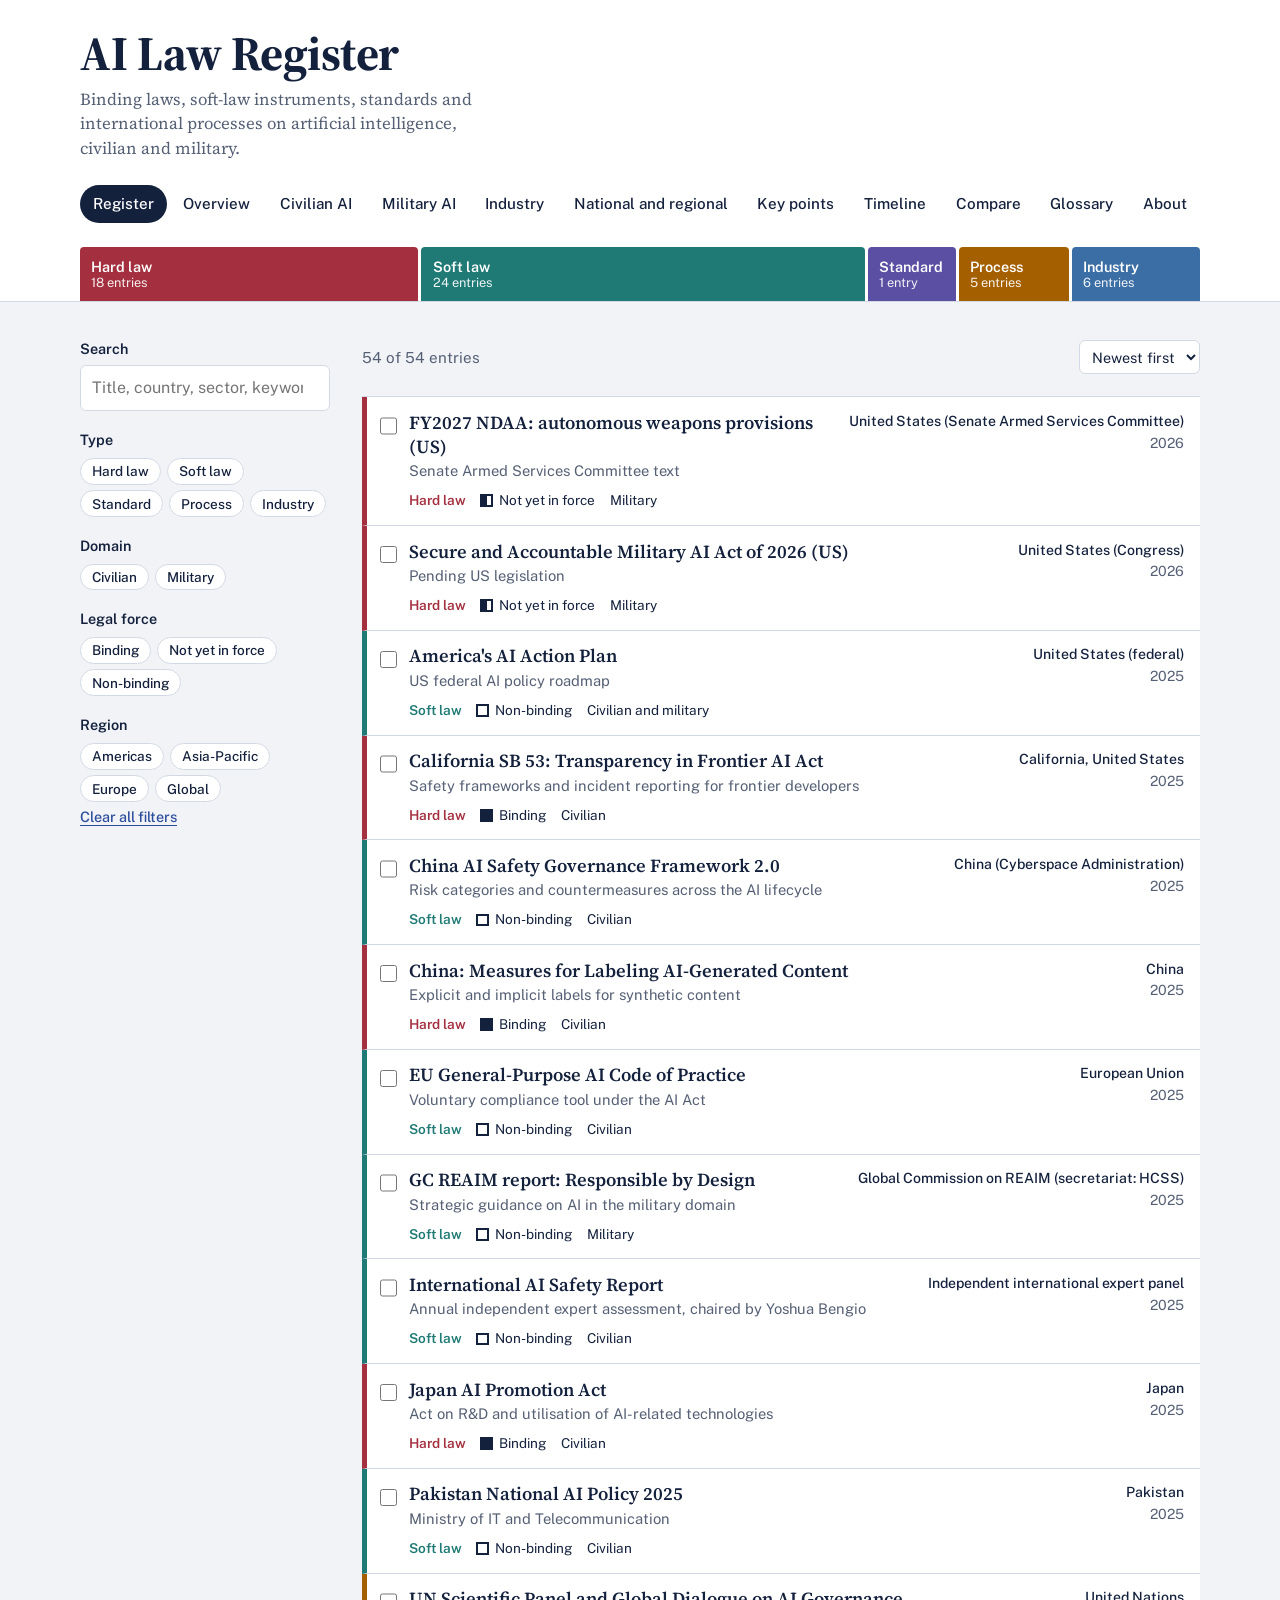
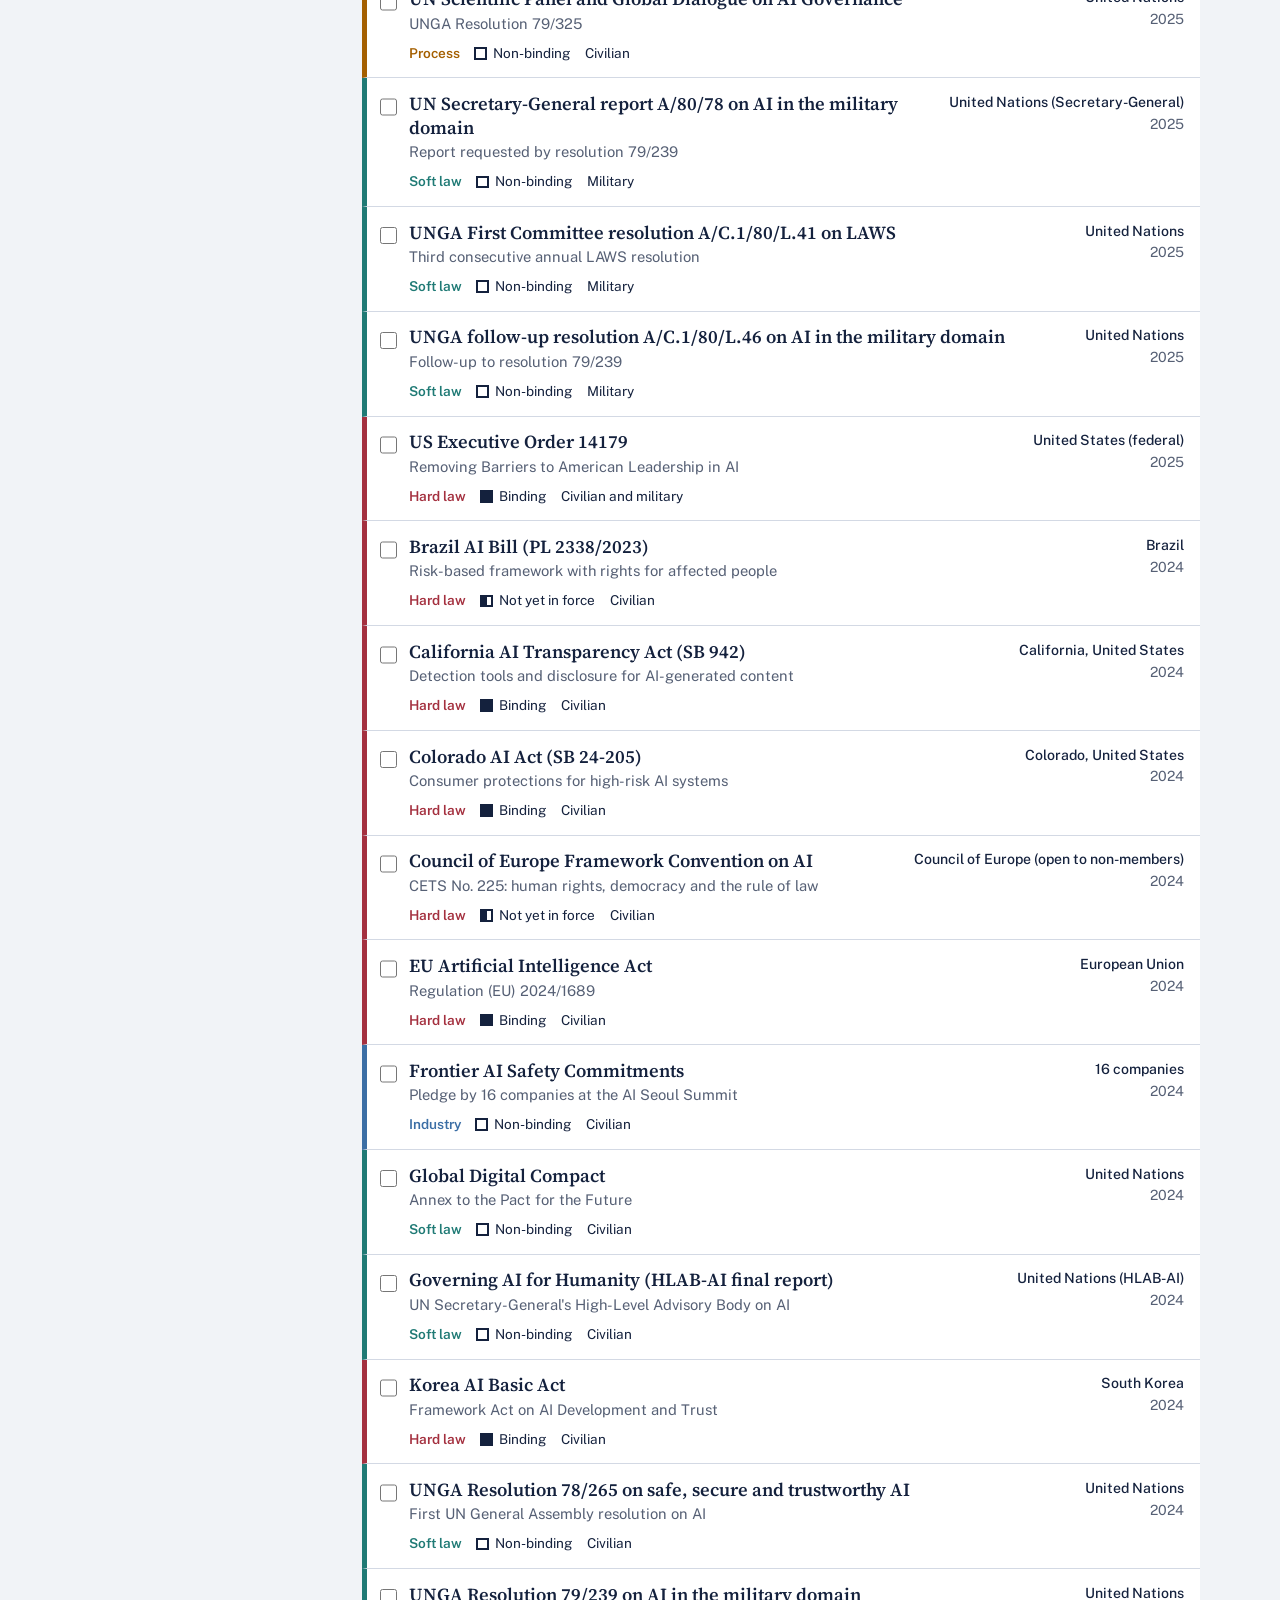
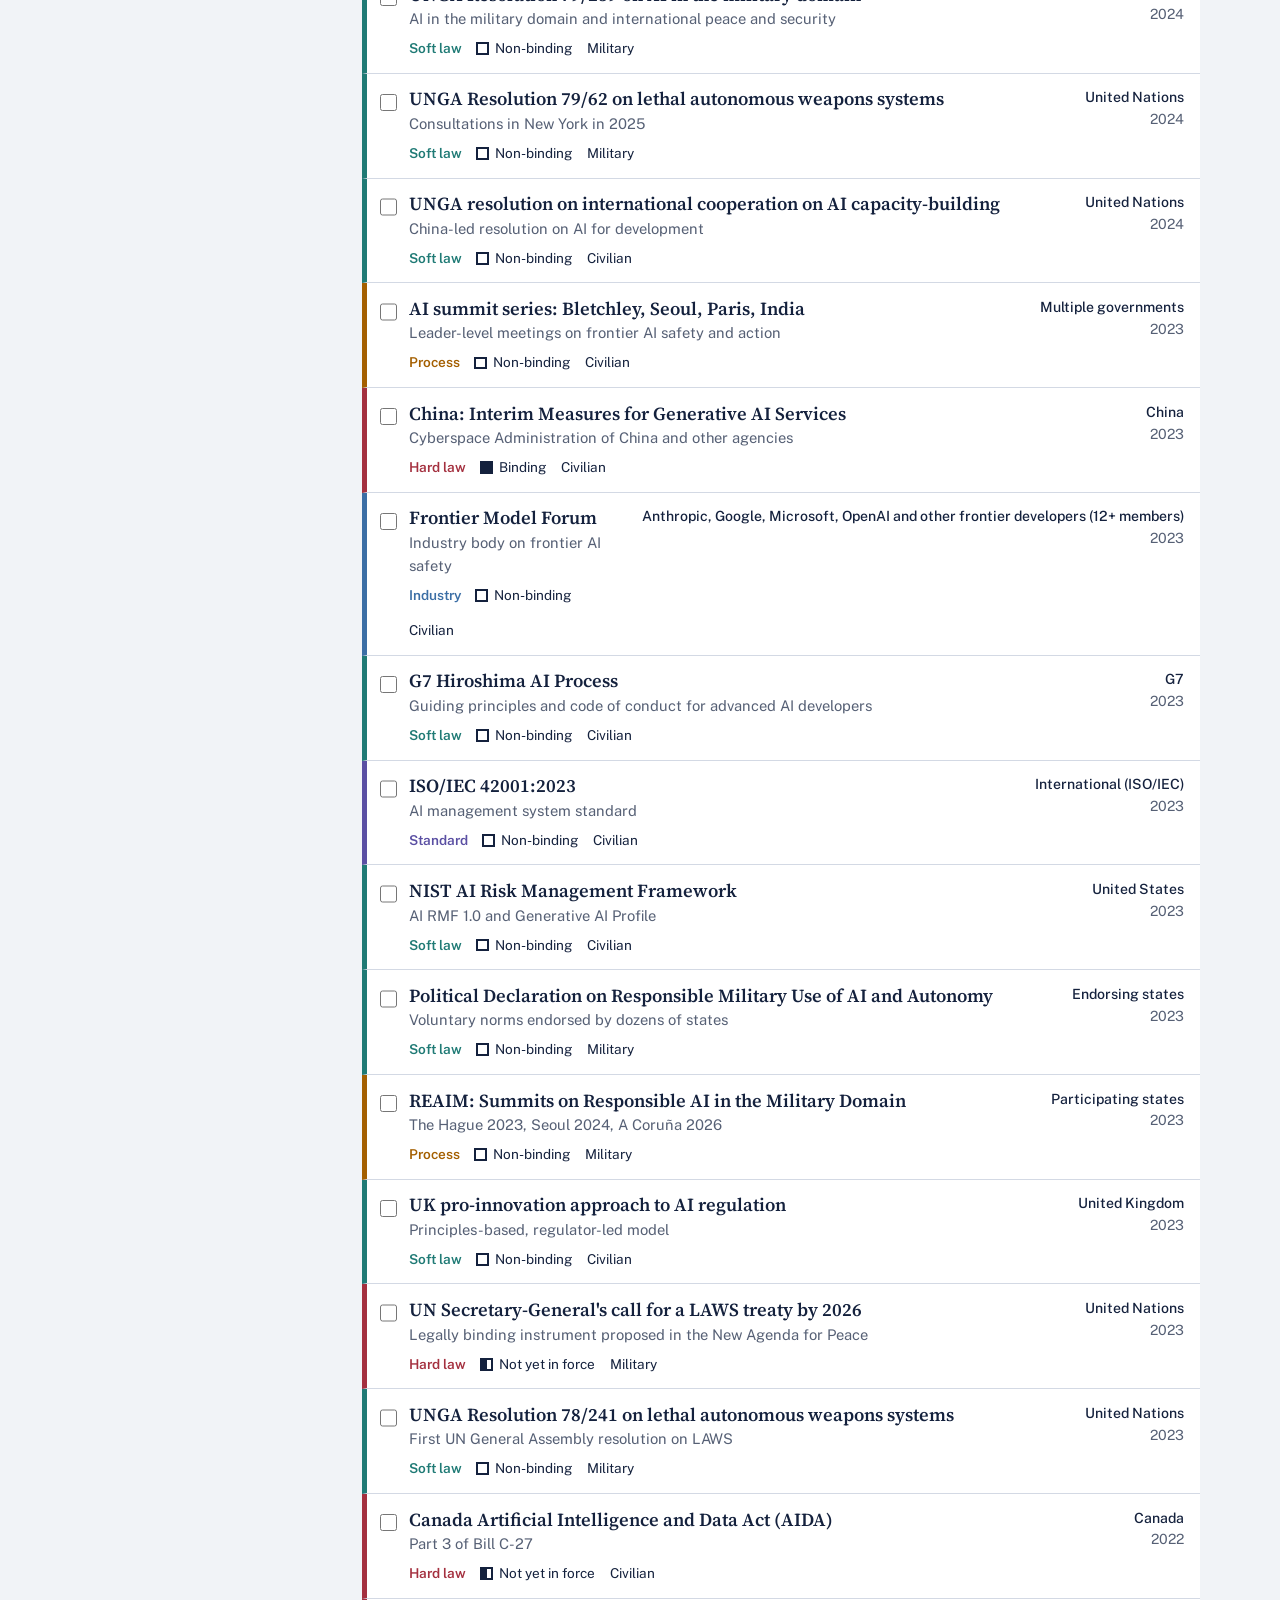
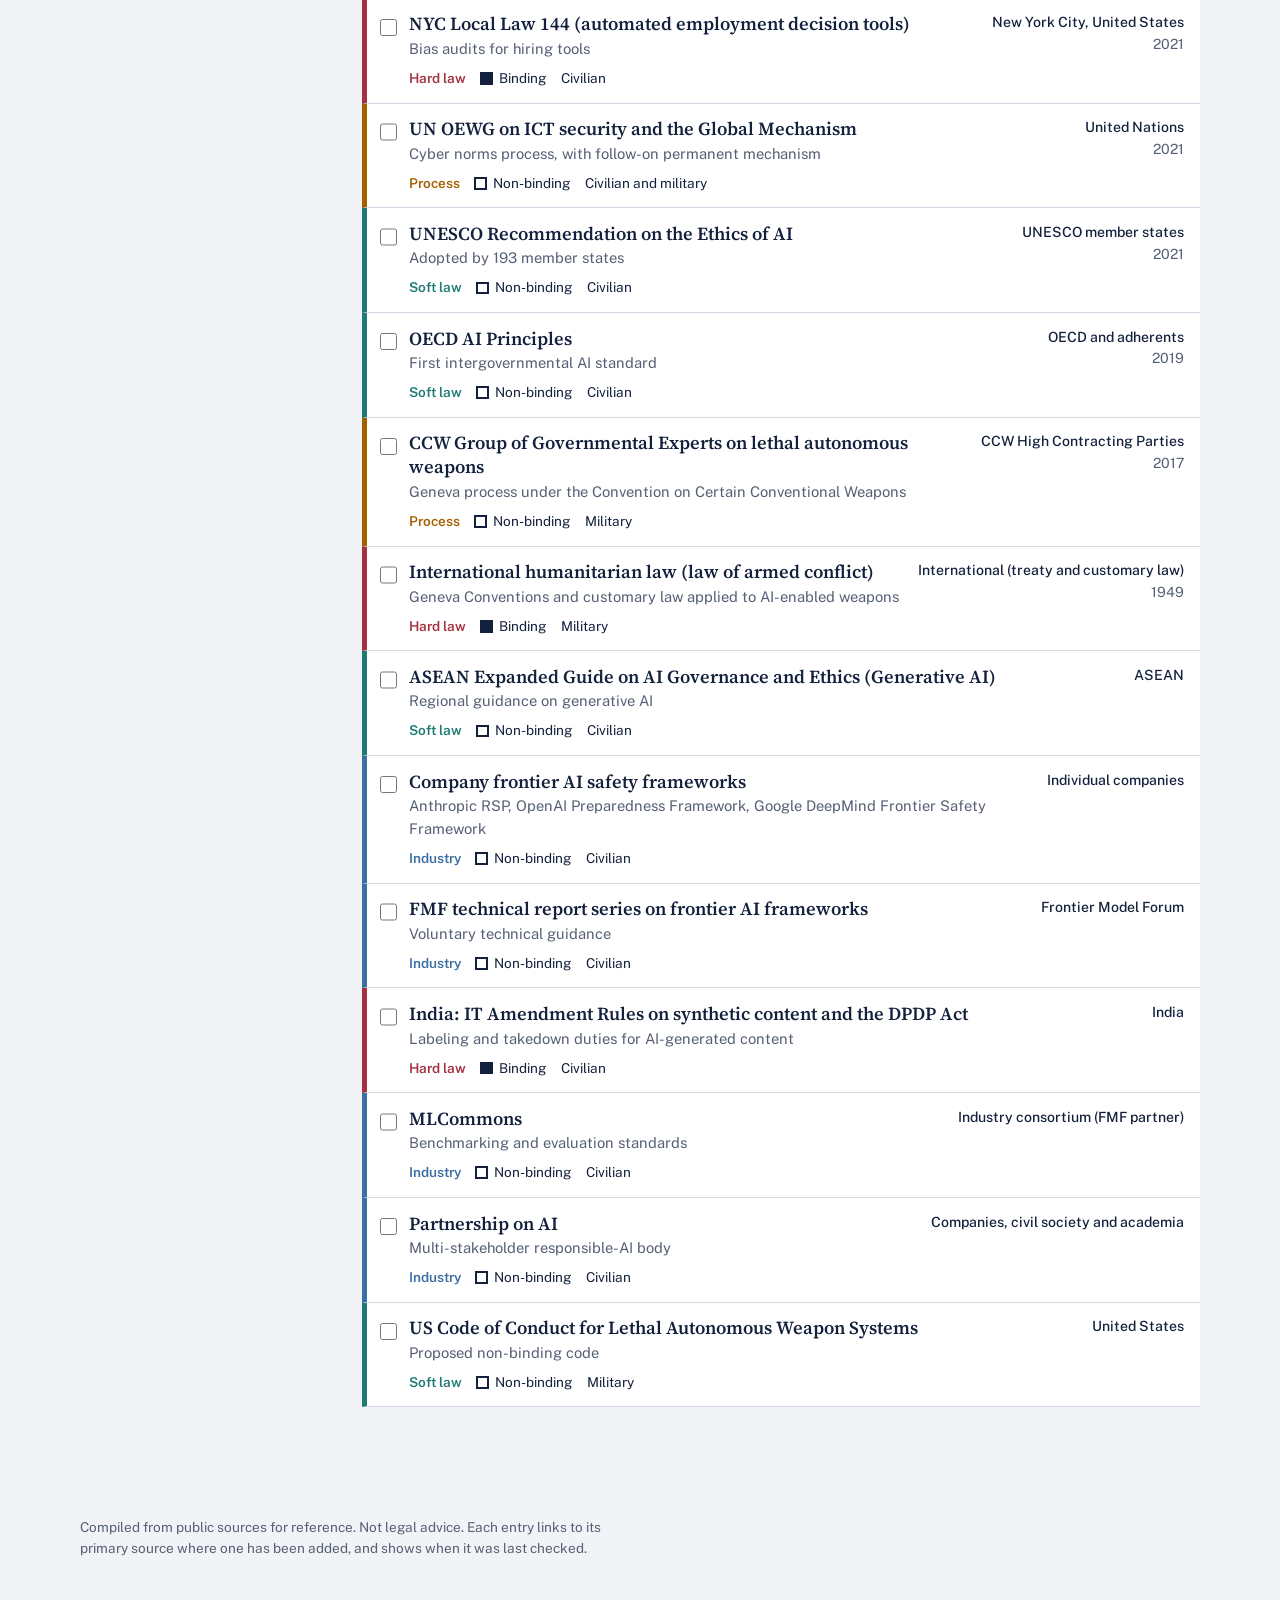
==== ai-law-register/site/index.html @ 84ac1bfc "Initial commit" ====
<!doctype html>
<html lang="en">
<head>
  <meta charset="utf-8">
  <meta name="viewport" content="width=device-width, initial-scale=1">
  <title>AI Law Register</title>
  <meta name="description" content="A searchable register of binding AI laws, soft-law instruments, standards and international processes, covering civilian and military uses of AI.">
  <link rel="preconnect" href="https://fonts.googleapis.com">
  <link rel="preconnect" href="https://fonts.gstatic.com" crossorigin>
  <link href="https://fonts.googleapis.com/css2?family=Public+Sans:wght@400;500;600&family=Source+Serif+4:opsz,wght@8..60,400;8..60,600;8..60,700&display=swap" rel="stylesheet">
  <link rel="stylesheet" href="assets/style.css">
</head>
<body>
  <a class="skip" href="#main">Skip to the register</a>

  <header class="masthead">
    <div class="wrap masthead-inner">
      <div>
        <h1 class="site-title">AI Law Register</h1>
        <p class="site-sub">Binding laws, soft-law instruments, standards and international processes on artificial intelligence, civilian and military.</p>
      </div>
      <nav class="nav" aria-label="Sections" id="nav"></nav>
    </div>
    <div class="wrap">
      <div id="spectrum" class="spectrum" role="group" aria-label="Entries by type. Select a segment to filter."></div>
    </div>
  </header>

  <div class="wrap layout" id="layout">
    <aside class="side" id="side" aria-label="Filters">
      <details class="side-details" open>
        <summary>Search and filter</summary>
        <div class="side-body">
          <label class="field-label" for="q">Search</label>
          <input id="q" type="search" placeholder="Title, country, sector, keyword" autocomplete="off">
          <div id="filters"></div>
          <button type="button" class="link-btn" id="clear-filters">Clear all filters</button>
        </div>
      </details>
    </aside>

    <main id="main" class="main" tabindex="-1"></main>
  </div>

  <div id="tray" class="tray" hidden>
    <div class="wrap tray-inner">
      <div id="tray-items" class="tray-items"></div>
      <div class="tray-actions">
        <button type="button" class="btn" id="tray-compare">Compare</button>
        <button type="button" class="link-btn" id="tray-clear">Clear</button>
      </div>
    </div>
  </div>

  <p id="live" class="sr" aria-live="polite"></p>

  <footer class="foot wrap">
    <p>Compiled from public sources for reference. Not legal advice. Each entry links to its primary source where one has been added, and shows when it was last checked.</p>
  </footer>

  <script src="assets/app.js"></script>
</body>
</html>
---- ai-law-register/site/assets/style.css ----
:root {
  --paper: #f1f3f7;
  --surface: #ffffff;
  --ink: #14213d;
  --muted: #566075;
  --line: #d3d9e4;
  --hard: #a4303f;
  --soft: #1f7a75;
  --standard: #5a4fa3;
  --process: #a45f00;
  --industry: #3b6ea5;
  --focus: #2b4c9b;
  --wash: #e7ebf3;
  --serif: "Source Serif 4", Georgia, "Times New Roman", serif;
  --sans: "Public Sans", system-ui, -apple-system, "Segoe UI", Roboto, sans-serif;
}

@media (prefers-color-scheme: dark) {
  :root {
    --paper: #0e1524;
    --surface: #152039;
    --ink: #e8ecf4;
    --muted: #a0abc0;
    --line: #2a3853;
    --hard: #ee7b8a;
    --soft: #55c4ba;
    --standard: #a9a3ec;
    --process: #e8b45f;
    --industry: #7fb2e8;
    --focus: #8fb0ff;
    --wash: #1b2947;
  }
}

* { box-sizing: border-box; }
html { scroll-padding-top: 1rem; }
body {
  margin: 0;
  background: var(--paper);
  color: var(--ink);
  font: 400 1rem/1.55 var(--sans);
  -webkit-font-smoothing: antialiased;
}

:focus-visible { outline: 3px solid var(--focus); outline-offset: 2px; border-radius: 3px; }

.wrap { max-width: 1160px; margin: 0 auto; padding: 0 1.25rem; }
.sr { position: absolute; width: 1px; height: 1px; overflow: hidden; clip: rect(0 0 0 0); white-space: nowrap; }
.skip { position: absolute; left: -999px; top: 0; background: var(--ink); color: var(--paper); padding: .5rem .75rem; z-index: 50; }
.skip:focus { left: 0; }

/* Masthead */
.masthead { border-bottom: 1px solid var(--line); padding-top: 1.75rem; background: var(--surface); }
.masthead-inner { display: flex; gap: 1.5rem; justify-content: space-between; align-items: flex-end; flex-wrap: wrap; }
.site-title { font: 700 clamp(2rem, 4.5vw, 3rem)/1.05 var(--serif); margin: 0; letter-spacing: -0.01em; }
.site-sub { max-width: 46ch; margin: .6rem 0 0; color: var(--muted); font-family: var(--serif); font-size: 1.05rem; line-height: 1.45; }
.nav { display: flex; gap: .25rem; flex-wrap: wrap; }
.nav a { color: var(--ink); text-decoration: none; padding: .45rem .8rem; border-radius: 999px; font-weight: 500; font-size: .95rem; }
.nav a:hover { background: var(--wash); }
.nav a[aria-current="page"] { background: var(--ink); color: var(--surface); }

/* Spectrum bar */
.spectrum { display: flex; gap: 3px; margin: 1.5rem 0 0; height: 3.4rem; }
.spectrum[hidden] { display: none; }
.seg {
  flex: 1 1 0; min-width: 5.5rem; border: 0; border-radius: 4px 4px 0 0; cursor: pointer; text-align: left;
  padding: .45rem .7rem; color: #fff; font: 600 .9rem/1.2 var(--sans); background: var(--c);
  display: flex; flex-direction: column; justify-content: center; transition: flex-grow .25s ease, opacity .2s ease;
}
.seg small { font-weight: 400; opacity: .92; font-size: .8rem; }
.seg[data-cat="hard_law"] { --c: var(--hard); }
.seg[data-cat="soft_law"] { --c: var(--soft); }
.seg[data-cat="standard"] { --c: var(--standard); }
.seg[data-cat="process"] { --c: var(--process); }
.seg[data-cat="industry"] { --c: var(--industry); }
.spectrum.has-selection .seg[aria-pressed="false"] { opacity: .45; }
.seg[aria-pressed="true"] { box-shadow: inset 0 -4px 0 rgba(0,0,0,.28); }
@media (prefers-color-scheme: dark) { .seg { color: #0e1524; } }

/* Layout */
.layout { display: grid; grid-template-columns: 250px minmax(0, 1fr); gap: 2rem; padding-top: 1.75rem; padding-bottom: 6rem; align-items: start; }
.layout.no-side { grid-template-columns: minmax(0, 1fr); }
.layout.no-side .side { display: none; }
.side { position: sticky; top: 1rem; }
.side-details summary { font-weight: 600; cursor: pointer; padding: .5rem 0; }
.side-details summary::marker { color: var(--muted); }
.field-label { display: block; font-weight: 600; font-size: .9rem; margin: .5rem 0 .3rem; }
input[type="search"] {
  width: 100%; padding: .6rem .7rem; border: 1px solid var(--line); border-radius: 6px;
  background: var(--surface); color: var(--ink); font: inherit;
}
fieldset { border: 0; padding: 0; margin: 1.1rem 0 0; }
legend { font-weight: 600; font-size: .9rem; padding: 0; margin-bottom: .4rem; }
.chips { display: flex; flex-wrap: wrap; gap: .35rem; }
.chip {
  border: 1px solid var(--line); background: var(--surface); color: var(--ink); border-radius: 999px;
  padding: .28rem .7rem; font: 500 .85rem var(--sans); cursor: pointer;
}
.chip:hover { border-color: var(--muted); }
.chip[aria-pressed="true"] { background: var(--ink); color: var(--surface); border-color: var(--ink); }
.link-btn { background: none; border: 0; padding: .4rem 0; color: var(--focus); font: 500 .9rem var(--sans); cursor: pointer; text-decoration: underline; text-underline-offset: 3px; }
.btn { background: var(--ink); color: var(--surface); border: 0; border-radius: 6px; padding: .55rem 1rem; font: 600 .9rem var(--sans); cursor: pointer; }
.btn:disabled { opacity: .45; cursor: not-allowed; }
@media (min-width: 861px) { .side-details summary { display: none; } }
@media (max-width: 860px) {
  .layout { grid-template-columns: 1fr; gap: 1rem; }
  .side { position: static; }
  .side-details:not([open]) summary { border-bottom: 1px solid var(--line); }
  .site-title { font-size: 2rem; }
}

/* Register */
.main:focus { outline: none; }
.toolbar { display: flex; justify-content: space-between; align-items: center; gap: 1rem; flex-wrap: wrap; margin-bottom: .75rem; }
.count { color: var(--muted); font-size: .95rem; }
select { border: 1px solid var(--line); border-radius: 6px; padding: .4rem .5rem; background: var(--surface); color: var(--ink); font: inherit; font-size: .9rem; }
.register { list-style: none; margin: 0; padding: 0; border-top: 1px solid var(--line); }
.entry { border-bottom: 1px solid var(--line); background: var(--surface); border-left: 5px solid var(--c); }
.entry[data-cat="hard_law"] { --c: var(--hard); }
.entry[data-cat="soft_law"] { --c: var(--soft); }
.entry[data-cat="standard"] { --c: var(--standard); }
.entry[data-cat="process"] { --c: var(--process); }
.entry[data-cat="industry"] { --c: var(--industry); }
.entry-head { display: grid; grid-template-columns: 2.6rem minmax(0, 1fr) auto; align-items: start; }
.pick { display: flex; justify-content: center; padding-top: 1.05rem; }
.pick input { width: 1.1rem; height: 1.1rem; accent-color: var(--ink); }
.entry-toggle {
  all: unset; box-sizing: border-box; display: grid; grid-template-columns: minmax(0, 1fr) auto; gap: 1rem; cursor: pointer;
  padding: .85rem 1rem .85rem 0; width: 100%; grid-column: 2 / 4;
}
.entry-toggle:hover .entry-title { text-decoration: underline; text-underline-offset: 3px; }
.entry-toggle:focus-visible { outline: 3px solid var(--focus); outline-offset: -3px; }
.entry-title { font: 600 1.15rem/1.3 var(--serif); }
.entry-short { color: var(--muted); font-size: .92rem; margin-top: .1rem; }
.meta { text-align: right; font-size: .88rem; color: var(--muted); white-space: nowrap; }
.meta .who { color: var(--ink); font-weight: 500; }
.tags { display: flex; gap: .9rem; margin-top: .45rem; flex-wrap: wrap; font-size: .85rem; }
.tag-cat { color: var(--c); font-weight: 600; }
.bind { display: inline-flex; align-items: center; gap: .4rem; color: var(--ink); }
.bind i { width: .8rem; height: .8rem; border: 2px solid var(--ink); display: inline-block; }
.bind[data-b="binding"] i { background: var(--ink); }
.bind[data-b="pending"] i { background: linear-gradient(90deg, var(--ink) 50%, transparent 50%); }
.bind[data-b="non_binding"] i { background: transparent; }

.detail { padding: .25rem 1.25rem 1.4rem 3.6rem; border-top: 1px dashed var(--line); }
.detail[hidden] { display: none; }
.detail p { max-width: 68ch; }
.summary { font: 400 1.08rem/1.6 var(--serif); margin: .9rem 0 .6rem; }
.detail h3 { font: 600 .95rem var(--sans); margin: 1.1rem 0 .3rem; }
.detail ul { margin: 0; padding-left: 1.1rem; max-width: 68ch; }
.detail li { margin: .2rem 0; }
.status-note { background: var(--wash); border-radius: 6px; padding: .6rem .8rem; font-size: .93rem; margin: .8rem 0 0; max-width: 68ch; }
.facts { display: grid; grid-template-columns: max-content 1fr; gap: .25rem 1.1rem; margin: 1rem 0 0; font-size: .92rem; }
.facts dt { color: var(--muted); }
.facts dd { margin: 0; }
.rel { display: flex; flex-wrap: wrap; gap: .4rem; }
.badge { display: inline-block; border: 1px solid var(--line); border-radius: 4px; padding: .1rem .5rem; font-size: .8rem; color: var(--muted); }
.badge.warn { border-color: var(--process); color: var(--process); }
.source { margin-top: 1rem; }
a { color: var(--focus); text-underline-offset: 3px; }
.empty { padding: 2rem 0; }
.empty h2 { font: 600 1.2rem var(--serif); margin: 0 0 .3rem; }

@media (max-width: 700px) {
  .entry-head { grid-template-columns: 2.2rem minmax(0, 1fr); }
  .entry-toggle { grid-template-columns: 1fr; gap: .3rem; grid-column: 2; }
  .meta { text-align: left; white-space: normal; }
  .detail { padding-left: 1rem; }
}

/* Timeline */
.tl { list-style: none; margin: 0; padding: 0 0 0 5rem; position: relative; }
.tl::before { content: ""; position: absolute; left: 4.15rem; top: .4rem; bottom: .4rem; width: 2px; background: var(--line); }
.tl-year { position: relative; margin: 0 0 1.4rem; }
.tl-year > h2 { position: absolute; left: -5rem; top: -.1rem; width: 3.5rem; text-align: right; font: 700 1.15rem var(--serif); margin: 0; }
.tl-year > h2::after { content: ""; position: absolute; right: -.95rem; top: .55rem; width: .75rem; height: .75rem; background: var(--ink); border-radius: 50%; }
.tl-items { list-style: none; margin: 0; padding: 0; display: grid; gap: .4rem; }
.tl-item { border-left: 4px solid var(--c); background: var(--surface); padding: .5rem .8rem; border-radius: 0 4px 4px 0; }
.tl-item[data-cat="hard_law"] { --c: var(--hard); }
.tl-item[data-cat="soft_law"] { --c: var(--soft); }
.tl-item[data-cat="standard"] { --c: var(--standard); }
.tl-item[data-cat="process"] { --c: var(--process); }
.tl-item[data-cat="industry"] { --c: var(--industry); }
.tl-item button { all: unset; cursor: pointer; display: block; width: 100%; }
.tl-item button:focus-visible { outline: 3px solid var(--focus); outline-offset: 3px; }
.tl-item .t { font-weight: 600; }
.tl-item .t:hover { text-decoration: underline; }
.tl-item .s { color: var(--muted); font-size: .88rem; }
.legend { display: flex; gap: 1.2rem; flex-wrap: wrap; font-size: .88rem; color: var(--muted); margin-bottom: 1rem; }
.legend span::before { content: ""; display: inline-block; width: .75rem; height: .75rem; background: var(--c); margin-right: .4rem; border-radius: 2px; }

/* Tables */
.tablewrap { overflow-x: auto; border: 1px solid var(--line); border-radius: 6px; background: var(--surface); }
table { border-collapse: collapse; width: 100%; min-width: 560px; }
th, td { text-align: left; vertical-align: top; padding: .7rem .9rem; border-bottom: 1px solid var(--line); font-size: .95rem; }
thead th { background: var(--wash); font-weight: 600; position: sticky; top: 0; }
tbody th { font-weight: 600; width: 9rem; color: var(--muted); background: transparent; }
td.term { font: 600 1rem var(--serif); width: 14rem; }
.cmp td ul { margin: 0; padding-left: 1rem; }
.h2 { font: 700 1.6rem var(--serif); margin: 0 0 .4rem; }
.lede { color: var(--muted); max-width: 62ch; margin: 0 0 1.2rem; }
.prose { max-width: 66ch; }
.prose h2 { font: 700 1.3rem var(--serif); margin: 1.8rem 0 .4rem; }
.prose li { margin: .3rem 0; }
code { background: var(--wash); padding: .1rem .35rem; border-radius: 4px; font-size: .9em; }

/* Compare tray */
.tray { position: fixed; left: 0; right: 0; bottom: 0; background: var(--ink); color: var(--surface); z-index: 20; box-shadow: 0 -2px 12px rgba(0,0,0,.25); }
.tray[hidden] { display: none; }
.tray-inner { display: flex; justify-content: space-between; align-items: center; gap: 1rem; padding-top: .7rem; padding-bottom: .7rem; flex-wrap: wrap; }
.tray-items { display: flex; gap: .5rem; flex-wrap: wrap; font-size: .9rem; }
.tray-chip { border: 1px solid currentColor; border-radius: 999px; padding: .2rem .7rem; }
.tray-actions { display: flex; align-items: center; gap: 1rem; }
.tray .btn { background: var(--surface); color: var(--ink); }
.tray .link-btn { color: var(--surface); }

/* Reference sections */
.section-page { max-width: 78ch; }
.sec-head { display: flex; align-items: baseline; gap: .6rem; }
.sec-num { font: 700 1.1rem var(--serif); color: var(--muted); }
.block { margin: 1.6rem 0; }
.block .tablewrap { max-width: none; }
.block table { min-width: 640px; }
.tag-cell { font-weight: 600; color: var(--c); white-space: nowrap; }
.tag-cell[data-cat="hard_law"] { --c: var(--hard); }
.tag-cell[data-cat="soft_law"] { --c: var(--soft); }
.tag-cell[data-cat="standard"] { --c: var(--standard); }
.tag-cell[data-cat="process"] { --c: var(--process); }
.tag-cell[data-cat="industry"] { --c: var(--industry); }
.cell-check { margin-top: .4rem; font-size: .82rem; color: var(--process); max-width: 42ch; }
.sec-source { margin-top: 2.5rem; padding-top: 1rem; border-top: 1px solid var(--line); color: var(--muted); font-size: .85rem; max-width: 70ch; }

.foot { color: var(--muted); font-size: .85rem; padding-bottom: 6rem; }
.foot p { max-width: 70ch; }

@media (prefers-reduced-motion: reduce) { * { transition: none !important; scroll-behavior: auto !important; } }

.entry-title, .entry-short { display: block; }
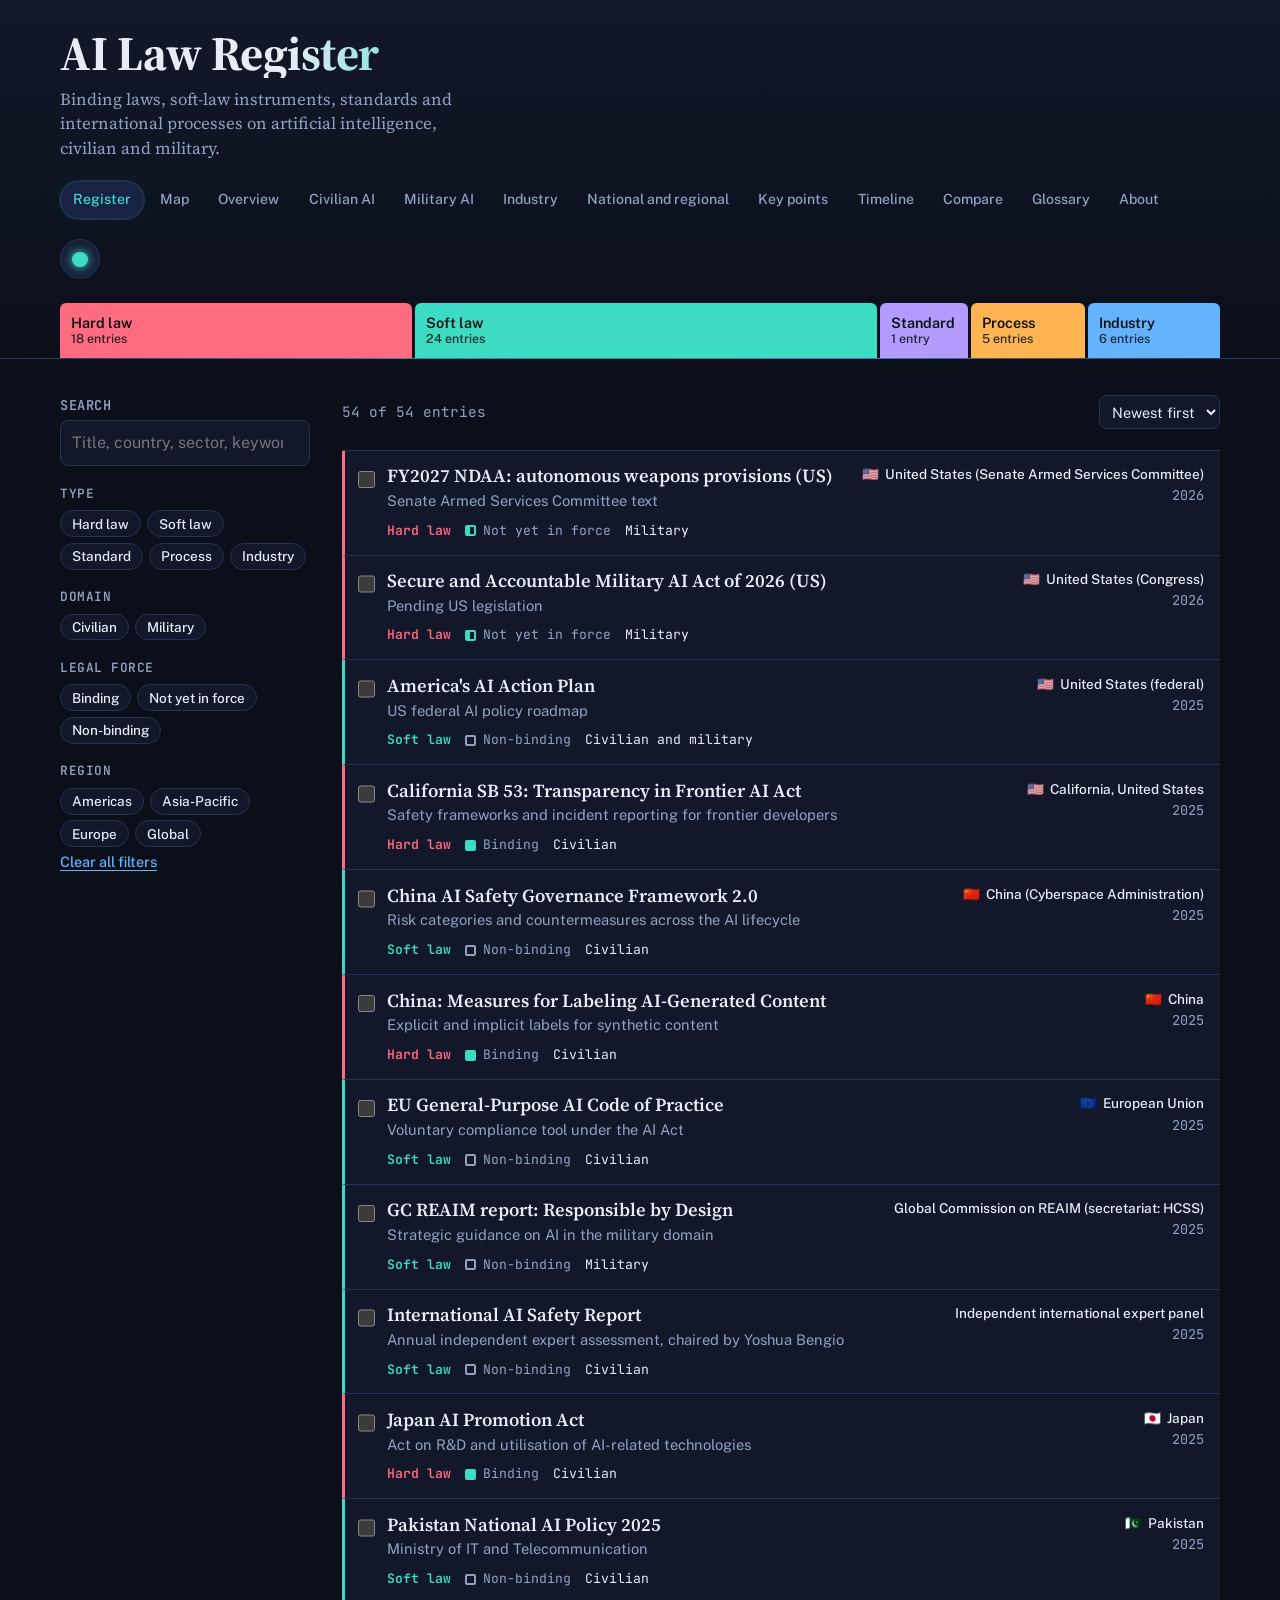
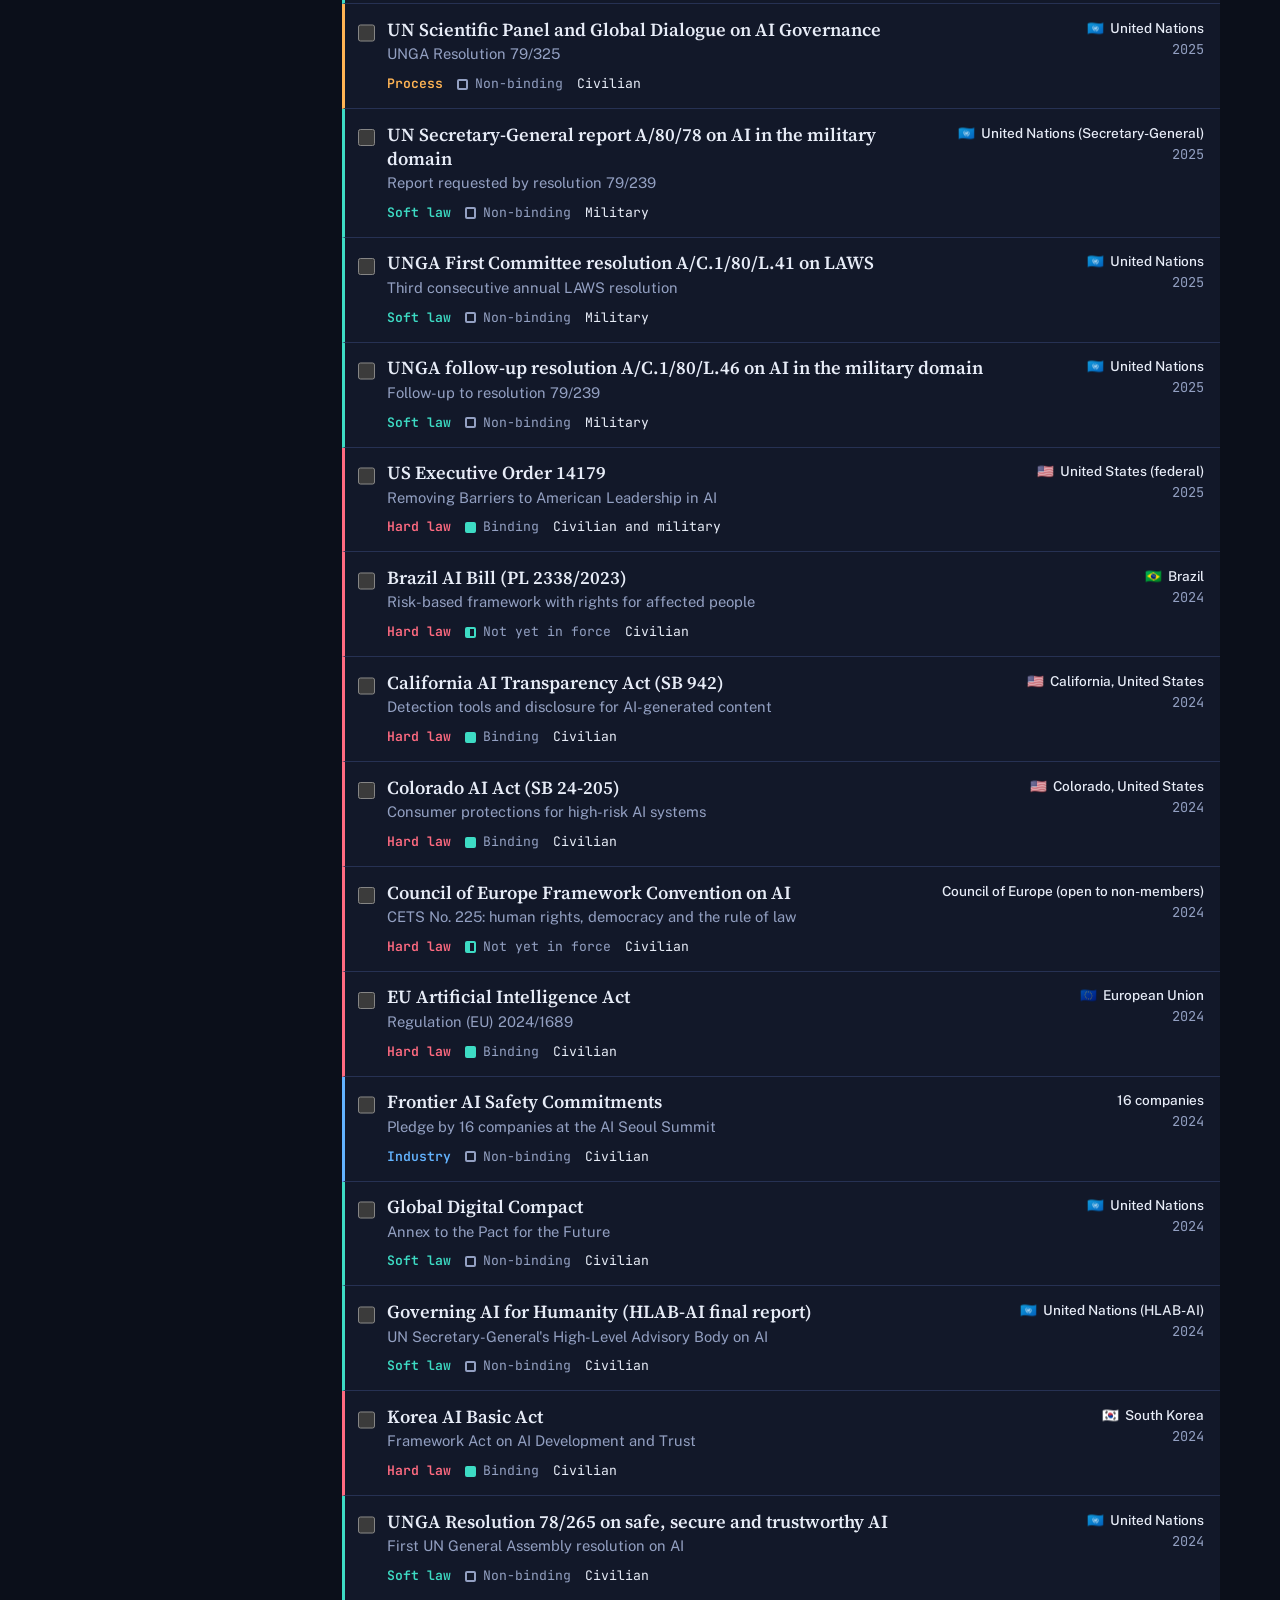
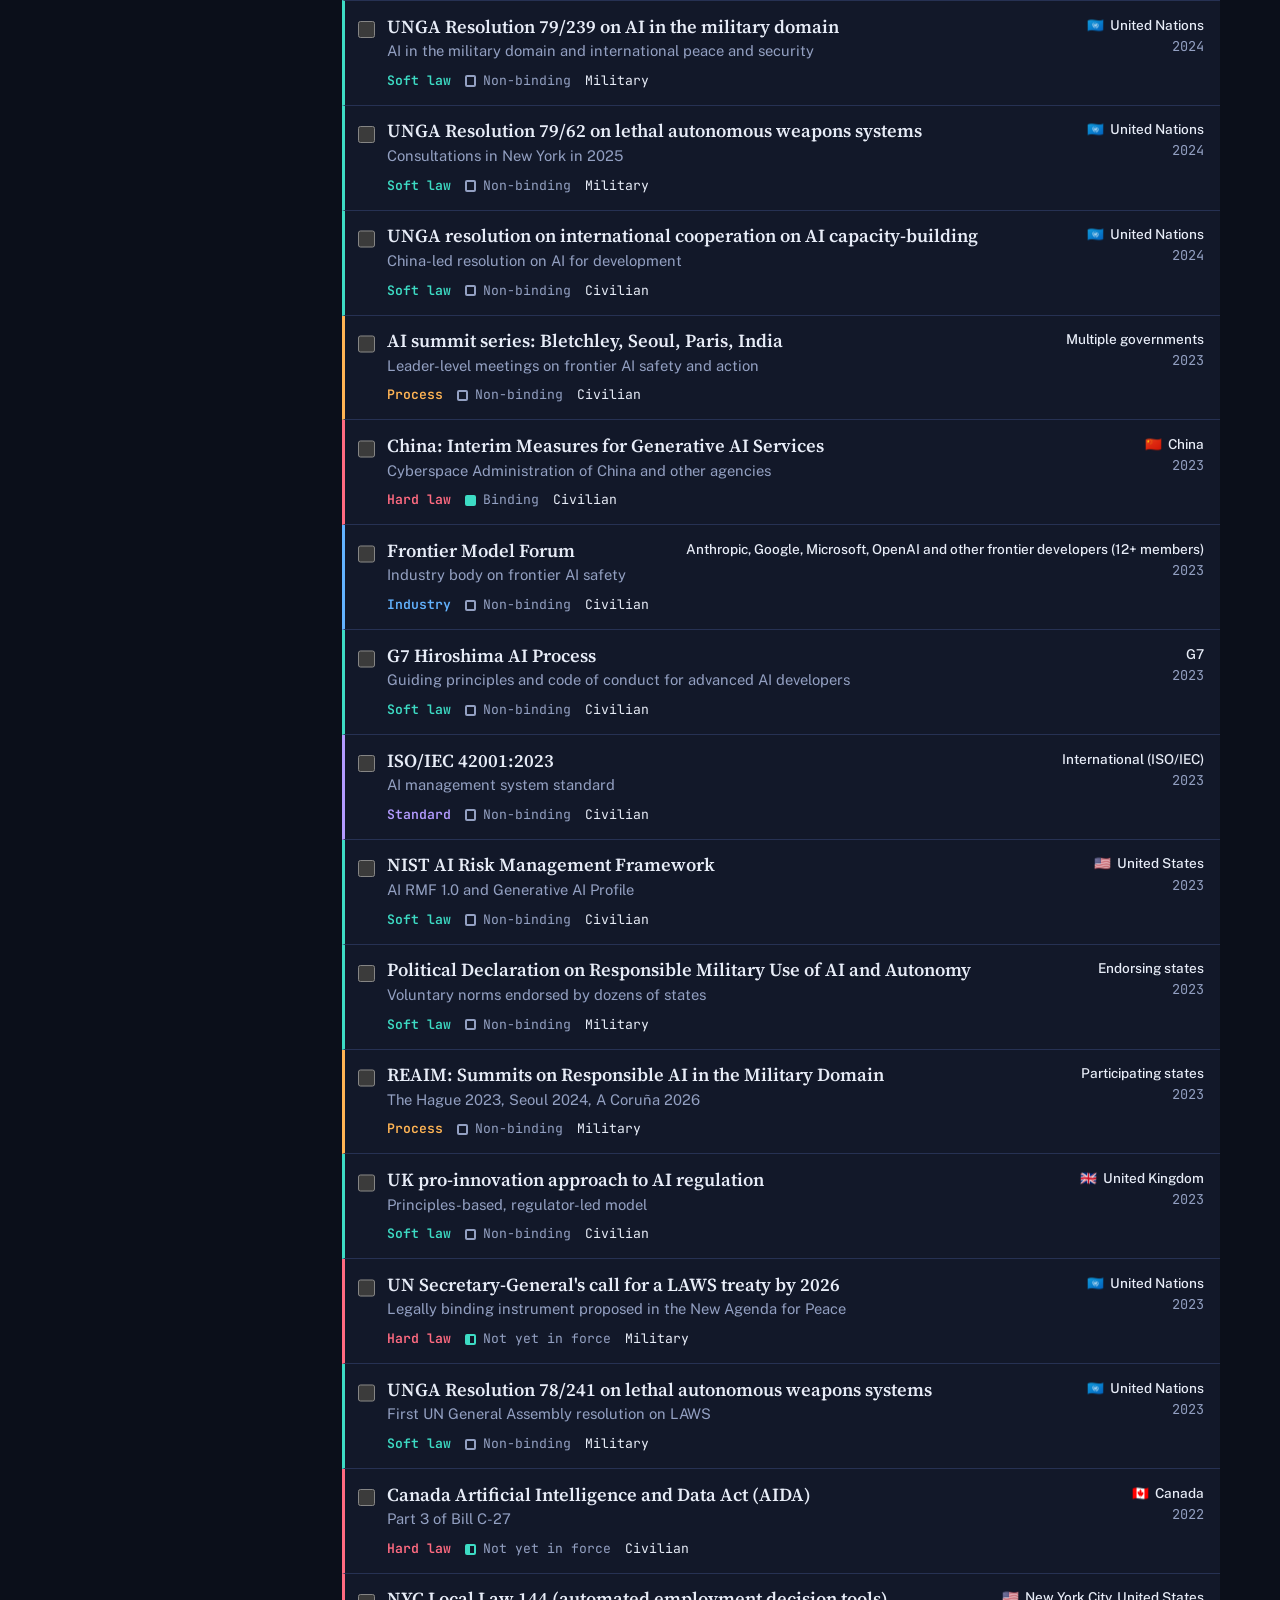
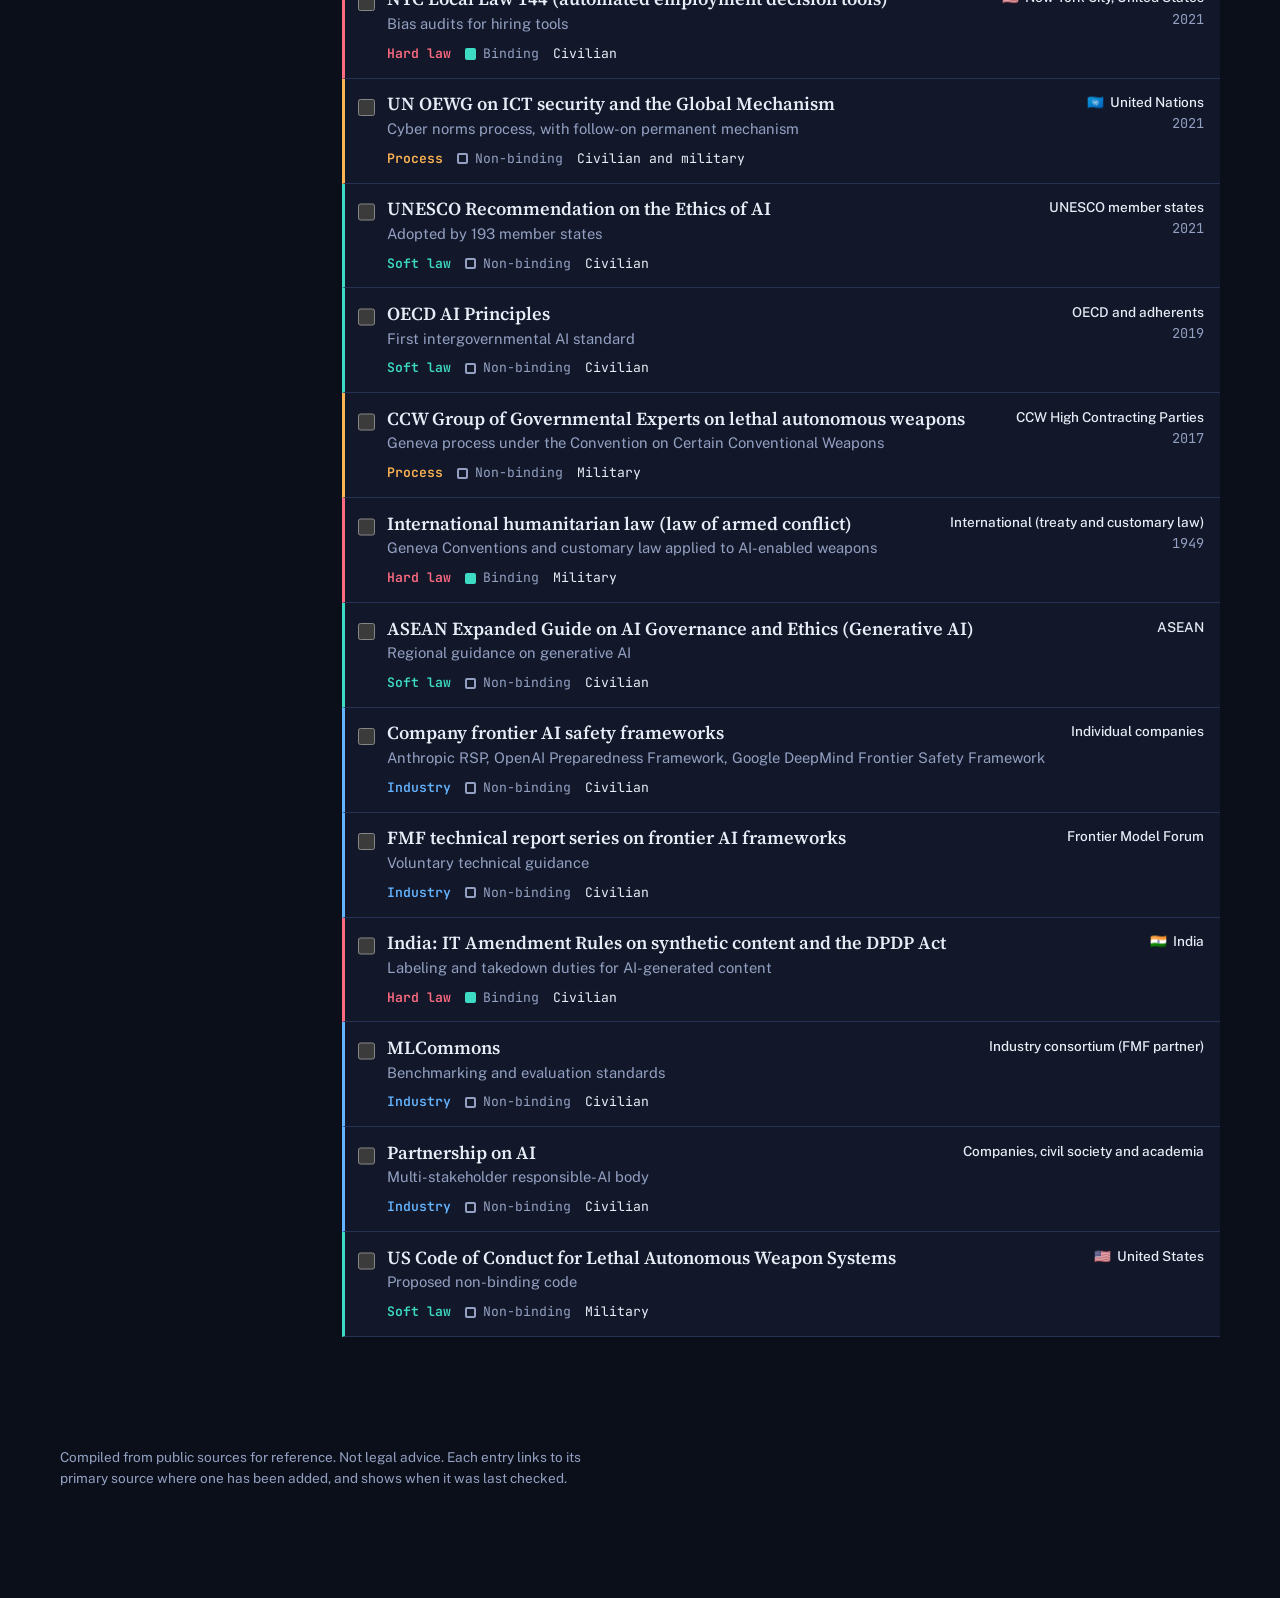
==== commit e6fa67d6: "Replace AI Law Register with updated build Adds the map view (bundled world-map.json), country flags" ====
--- a/ai-law-register/site/index.html
+++ b/ai-law-register/site/index.html
@@ -7,7 +7,7 @@
   <meta name="description" content="A searchable register of binding AI laws, soft-law instruments, standards and international processes, covering civilian and military uses of AI.">
   <link rel="preconnect" href="https://fonts.googleapis.com">
   <link rel="preconnect" href="https://fonts.gstatic.com" crossorigin>
-  <link href="https://fonts.googleapis.com/css2?family=Public+Sans:wght@400;500;600&family=Source+Serif+4:opsz,wght@8..60,400;8..60,600;8..60,700&display=swap" rel="stylesheet">
+  <link href="https://fonts.googleapis.com/css2?family=Public+Sans:wght@400;500;600;700&family=Source+Serif+4:opsz,wght@8..60,400;8..60,600;8..60,700&family=JetBrains+Mono:wght@400;500;600&display=swap" rel="stylesheet">
   <link rel="stylesheet" href="assets/style.css">
 </head>
 <body>
@@ -20,6 +20,9 @@
         <p class="site-sub">Binding laws, soft-law instruments, standards and international processes on artificial intelligence, civilian and military.</p>
       </div>
       <nav class="nav" aria-label="Sections" id="nav"></nav>
+      <button type="button" class="theme-toggle" id="theme-toggle" aria-label="Switch color theme">
+        <span class="theme-toggle-dot" aria-hidden="true"></span>
+      </button>
     </div>
     <div class="wrap">
       <div id="spectrum" class="spectrum" role="group" aria-label="Entries by type. Select a segment to filter."></div>
--- a/ai-law-register/site/assets/style.css
+++ b/ai-law-register/site/assets/style.css
@@ -1,6 +1,30 @@
 :root {
+  --paper: #0b0f1a;
+  --surface: #121829;
+  --surface-2: #17203a;
+  --ink: #e7ecf7;
+  --muted: #93a0c2;
+  --line: #263153;
+  --hard: #ff6b81;
+  --soft: #3ddbc4;
+  --standard: #b39bff;
+  --process: #ffb454;
+  --industry: #63b3ff;
+  --focus: #63b3ff;
+  --wash: #182242;
+  --accent: #3ddbc4;
+  --accent-2: #63b3ff;
+  --glow: 0 0 0 1px rgba(61, 219, 196, 0.15), 0 0 24px rgba(61, 219, 196, 0.06);
+  --serif: "Source Serif 4", Georgia, "Times New Roman", serif;
+  --sans: "Public Sans", system-ui, -apple-system, "Segoe UI", Roboto, sans-serif;
+  --mono: "JetBrains Mono", ui-monospace, "SFMono-Regular", Menlo, Consolas, monospace;
+  color-scheme: dark;
+}
+
+:root[data-theme="light"] {
   --paper: #f1f3f7;
   --surface: #ffffff;
+  --surface-2: #f6f8fc;
   --ink: #14213d;
   --muted: #566075;
   --line: #d3d9e4;
@@ -11,71 +35,85 @@
   --industry: #3b6ea5;
   --focus: #2b4c9b;
   --wash: #e7ebf3;
-  --serif: "Source Serif 4", Georgia, "Times New Roman", serif;
-  --sans: "Public Sans", system-ui, -apple-system, "Segoe UI", Roboto, sans-serif;
-}
-
-@media (prefers-color-scheme: dark) {
-  :root {
-    --paper: #0e1524;
-    --surface: #152039;
-    --ink: #e8ecf4;
-    --muted: #a0abc0;
-    --line: #2a3853;
-    --hard: #ee7b8a;
-    --soft: #55c4ba;
-    --standard: #a9a3ec;
-    --process: #e8b45f;
-    --industry: #7fb2e8;
-    --focus: #8fb0ff;
-    --wash: #1b2947;
-  }
+  --accent: #1f7a75;
+  --accent-2: #2b4c9b;
+  --glow: none;
+  color-scheme: light;
 }
 
 * { box-sizing: border-box; }
 html { scroll-padding-top: 1rem; }
 body {
   margin: 0;
-  background: var(--paper);
+  background:
+    radial-gradient(1200px 480px at 15% -8%, rgba(61, 219, 196, 0.10), transparent 60%),
+    radial-gradient(900px 420px at 100% 0%, rgba(99, 179, 255, 0.09), transparent 55%),
+    var(--paper);
   color: var(--ink);
   font: 400 1rem/1.55 var(--sans);
   -webkit-font-smoothing: antialiased;
+  transition: background-color .2s ease, color .2s ease;
 }
 
 :focus-visible { outline: 3px solid var(--focus); outline-offset: 2px; border-radius: 3px; }
 
-.wrap { max-width: 1160px; margin: 0 auto; padding: 0 1.25rem; }
+.wrap { max-width: 1200px; margin: 0 auto; padding: 0 1.25rem; }
 .sr { position: absolute; width: 1px; height: 1px; overflow: hidden; clip: rect(0 0 0 0); white-space: nowrap; }
 .skip { position: absolute; left: -999px; top: 0; background: var(--ink); color: var(--paper); padding: .5rem .75rem; z-index: 50; }
 .skip:focus { left: 0; }
 
 /* Masthead */
-.masthead { border-bottom: 1px solid var(--line); padding-top: 1.75rem; background: var(--surface); }
-.masthead-inner { display: flex; gap: 1.5rem; justify-content: space-between; align-items: flex-end; flex-wrap: wrap; }
-.site-title { font: 700 clamp(2rem, 4.5vw, 3rem)/1.05 var(--serif); margin: 0; letter-spacing: -0.01em; }
+.masthead {
+  border-bottom: 1px solid var(--line);
+  padding-top: 1.75rem;
+  background: linear-gradient(180deg, var(--surface) 0%, var(--paper) 100%);
+  position: relative;
+}
+.masthead::after {
+  content: "";
+  position: absolute; left: 0; right: 0; bottom: -1px; height: 1px;
+  background: linear-gradient(90deg, transparent, var(--accent), var(--accent-2), transparent);
+  opacity: .55;
+}
+.masthead-inner { display: flex; gap: 1.25rem; justify-content: space-between; align-items: flex-end; flex-wrap: wrap; }
+.site-title {
+  font: 700 clamp(2rem, 4.5vw, 3rem)/1.05 var(--serif);
+  margin: 0; letter-spacing: -0.01em;
+  background: linear-gradient(100deg, var(--ink) 55%, var(--accent) 100%);
+  -webkit-background-clip: text; background-clip: text; color: transparent;
+}
 .site-sub { max-width: 46ch; margin: .6rem 0 0; color: var(--muted); font-family: var(--serif); font-size: 1.05rem; line-height: 1.45; }
-.nav { display: flex; gap: .25rem; flex-wrap: wrap; }
-.nav a { color: var(--ink); text-decoration: none; padding: .45rem .8rem; border-radius: 999px; font-weight: 500; font-size: .95rem; }
-.nav a:hover { background: var(--wash); }
-.nav a[aria-current="page"] { background: var(--ink); color: var(--surface); }
+.nav { display: flex; gap: .2rem; flex-wrap: wrap; align-items: center; }
+.nav a { color: var(--muted); text-decoration: none; padding: .45rem .75rem; border-radius: 999px; font-weight: 500; font-size: .88rem; border: 1px solid transparent; white-space: nowrap; }
+.nav a:hover { color: var(--ink); border-color: var(--line); }
+.nav a[aria-current="page"] { background: var(--wash); color: var(--accent); border-color: var(--line); box-shadow: var(--glow); }
+
+.theme-toggle {
+  width: 2.5rem; height: 2.5rem; border-radius: 999px; border: 1px solid var(--line);
+  background: var(--surface-2); cursor: pointer; display: grid; place-items: center; flex: 0 0 auto;
+}
+.theme-toggle-dot { width: .95rem; height: .95rem; border-radius: 50%; background: var(--accent); box-shadow: 0 0 10px var(--accent); display: block; }
+:root[data-theme="light"] .theme-toggle-dot { box-shadow: none; }
 
 /* Spectrum bar */
 .spectrum { display: flex; gap: 3px; margin: 1.5rem 0 0; height: 3.4rem; }
 .spectrum[hidden] { display: none; }
 .seg {
-  flex: 1 1 0; min-width: 5.5rem; border: 0; border-radius: 4px 4px 0 0; cursor: pointer; text-align: left;
-  padding: .45rem .7rem; color: #fff; font: 600 .9rem/1.2 var(--sans); background: var(--c);
-  display: flex; flex-direction: column; justify-content: center; transition: flex-grow .25s ease, opacity .2s ease;
-}
-.seg small { font-weight: 400; opacity: .92; font-size: .8rem; }
+  flex: 1 1 0; min-width: 5.5rem; border: 0; border-radius: 6px 6px 0 0; cursor: pointer; text-align: left;
+  padding: .45rem .7rem; color: #06120f; font: 600 .9rem/1.2 var(--sans); background: var(--c);
+  display: flex; flex-direction: column; justify-content: center; transition: flex-grow .25s ease, opacity .2s ease, transform .15s ease;
+}
+.seg:hover { transform: translateY(-1px); }
+.seg small { font-weight: 500; opacity: .85; font-size: .78rem; }
 .seg[data-cat="hard_law"] { --c: var(--hard); }
 .seg[data-cat="soft_law"] { --c: var(--soft); }
 .seg[data-cat="standard"] { --c: var(--standard); }
 .seg[data-cat="process"] { --c: var(--process); }
 .seg[data-cat="industry"] { --c: var(--industry); }
-.spectrum.has-selection .seg[aria-pressed="false"] { opacity: .45; }
-.seg[aria-pressed="true"] { box-shadow: inset 0 -4px 0 rgba(0,0,0,.28); }
-@media (prefers-color-scheme: dark) { .seg { color: #0e1524; } }
+.spectrum.has-selection .seg[aria-pressed="false"] { opacity: .4; }
+.seg[aria-pressed="true"] { box-shadow: inset 0 -4px 0 rgba(0,0,0,.35); }
+:root[data-theme="light"] .seg { color: #fff; }
+:root[data-theme="light"] .seg[data-cat="soft_law"] { color: #fff; }
 
 /* Layout */
 .layout { display: grid; grid-template-columns: 250px minmax(0, 1fr); gap: 2rem; padding-top: 1.75rem; padding-bottom: 6rem; align-items: start; }
@@ -84,23 +122,28 @@
 .side { position: sticky; top: 1rem; }
 .side-details summary { font-weight: 600; cursor: pointer; padding: .5rem 0; }
 .side-details summary::marker { color: var(--muted); }
-.field-label { display: block; font-weight: 600; font-size: .9rem; margin: .5rem 0 .3rem; }
+.field-label { display: block; font-weight: 600; font-size: .85rem; margin: .5rem 0 .3rem; font-family: var(--mono); text-transform: uppercase; letter-spacing: .04em; color: var(--muted); }
 input[type="search"] {
-  width: 100%; padding: .6rem .7rem; border: 1px solid var(--line); border-radius: 6px;
+  width: 100%; padding: .6rem .7rem; border: 1px solid var(--line); border-radius: 8px;
   background: var(--surface); color: var(--ink); font: inherit;
 }
+input[type="search"]:focus { border-color: var(--accent); }
 fieldset { border: 0; padding: 0; margin: 1.1rem 0 0; }
-legend { font-weight: 600; font-size: .9rem; padding: 0; margin-bottom: .4rem; }
+legend { font-weight: 600; font-size: .8rem; padding: 0; margin-bottom: .4rem; font-family: var(--mono); text-transform: uppercase; letter-spacing: .04em; color: var(--muted); }
 .chips { display: flex; flex-wrap: wrap; gap: .35rem; }
 .chip {
   border: 1px solid var(--line); background: var(--surface); color: var(--ink); border-radius: 999px;
   padding: .28rem .7rem; font: 500 .85rem var(--sans); cursor: pointer;
 }
-.chip:hover { border-color: var(--muted); }
-.chip[aria-pressed="true"] { background: var(--ink); color: var(--surface); border-color: var(--ink); }
-.link-btn { background: none; border: 0; padding: .4rem 0; color: var(--focus); font: 500 .9rem var(--sans); cursor: pointer; text-decoration: underline; text-underline-offset: 3px; }
-.btn { background: var(--ink); color: var(--surface); border: 0; border-radius: 6px; padding: .55rem 1rem; font: 600 .9rem var(--sans); cursor: pointer; }
-.btn:disabled { opacity: .45; cursor: not-allowed; }
+.chip:hover { border-color: var(--accent); }
+.chip[aria-pressed="true"] { background: var(--wash); color: var(--accent); border-color: var(--accent); }
+.link-btn { background: none; border: 0; padding: .4rem 0; color: var(--accent-2); font: 500 .9rem var(--sans); cursor: pointer; text-decoration: underline; text-underline-offset: 3px; }
+.btn {
+  background: linear-gradient(120deg, var(--accent), var(--accent-2));
+  color: #06120f; border: 0; border-radius: 8px; padding: .55rem 1.1rem; font: 700 .9rem var(--sans); cursor: pointer;
+}
+:root[data-theme="light"] .btn { color: #fff; }
+.btn:disabled { opacity: .4; cursor: not-allowed; filter: grayscale(.4); }
 @media (min-width: 861px) { .side-details summary { display: none; } }
 @media (max-width: 860px) {
   .layout { grid-template-columns: 1fr; gap: 1rem; }
@@ -112,10 +155,11 @@
 /* Register */
 .main:focus { outline: none; }
 .toolbar { display: flex; justify-content: space-between; align-items: center; gap: 1rem; flex-wrap: wrap; margin-bottom: .75rem; }
-.count { color: var(--muted); font-size: .95rem; }
-select { border: 1px solid var(--line); border-radius: 6px; padding: .4rem .5rem; background: var(--surface); color: var(--ink); font: inherit; font-size: .9rem; }
+.count { color: var(--muted); font-size: .9rem; font-family: var(--mono); }
+select { border: 1px solid var(--line); border-radius: 8px; padding: .4rem .5rem; background: var(--surface); color: var(--ink); font: inherit; font-size: .9rem; }
 .register { list-style: none; margin: 0; padding: 0; border-top: 1px solid var(--line); }
-.entry { border-bottom: 1px solid var(--line); background: var(--surface); border-left: 5px solid var(--c); }
+.entry { border-bottom: 1px solid var(--line); background: var(--surface); border-left: 3px solid var(--c); transition: background-color .15s ease; }
+.entry:hover { background: var(--surface-2); }
 .entry[data-cat="hard_law"] { --c: var(--hard); }
 .entry[data-cat="soft_law"] { --c: var(--soft); }
 .entry[data-cat="standard"] { --c: var(--standard); }
@@ -123,41 +167,43 @@
 .entry[data-cat="industry"] { --c: var(--industry); }
 .entry-head { display: grid; grid-template-columns: 2.6rem minmax(0, 1fr) auto; align-items: start; }
 .pick { display: flex; justify-content: center; padding-top: 1.05rem; }
-.pick input { width: 1.1rem; height: 1.1rem; accent-color: var(--ink); }
+.pick input { width: 1.1rem; height: 1.1rem; accent-color: var(--accent); }
 .entry-toggle {
   all: unset; box-sizing: border-box; display: grid; grid-template-columns: minmax(0, 1fr) auto; gap: 1rem; cursor: pointer;
   padding: .85rem 1rem .85rem 0; width: 100%; grid-column: 2 / 4;
 }
-.entry-toggle:hover .entry-title { text-decoration: underline; text-underline-offset: 3px; }
+.entry-toggle:hover .entry-title { color: var(--accent); }
 .entry-toggle:focus-visible { outline: 3px solid var(--focus); outline-offset: -3px; }
-.entry-title { font: 600 1.15rem/1.3 var(--serif); }
-.entry-short { color: var(--muted); font-size: .92rem; margin-top: .1rem; }
-.meta { text-align: right; font-size: .88rem; color: var(--muted); white-space: nowrap; }
-.meta .who { color: var(--ink); font-weight: 500; }
-.tags { display: flex; gap: .9rem; margin-top: .45rem; flex-wrap: wrap; font-size: .85rem; }
+.entry-title { font: 600 1.15rem/1.3 var(--serif); display: block; transition: color .15s ease; }
+.entry-short { color: var(--muted); font-size: .92rem; margin-top: .1rem; display: block; }
+.meta { text-align: right; font-size: .85rem; color: var(--muted); white-space: nowrap; font-family: var(--mono); }
+.meta .who { color: var(--ink); font-weight: 500; font-family: var(--sans); }
+.flag { margin-right: .35rem; }
+.tags { display: flex; gap: .9rem; margin-top: .5rem; flex-wrap: wrap; font-size: .82rem; font-family: var(--mono); }
 .tag-cat { color: var(--c); font-weight: 600; }
-.bind { display: inline-flex; align-items: center; gap: .4rem; color: var(--ink); }
-.bind i { width: .8rem; height: .8rem; border: 2px solid var(--ink); display: inline-block; }
-.bind[data-b="binding"] i { background: var(--ink); }
-.bind[data-b="pending"] i { background: linear-gradient(90deg, var(--ink) 50%, transparent 50%); }
+.bind { display: inline-flex; align-items: center; gap: .4rem; color: var(--muted); }
+.bind i { width: .7rem; height: .7rem; border: 2px solid var(--muted); display: inline-block; border-radius: 2px; }
+.bind[data-b="binding"] i { background: var(--accent); border-color: var(--accent); }
+.bind[data-b="pending"] i { background: linear-gradient(90deg, var(--accent) 50%, transparent 50%); border-color: var(--accent); }
 .bind[data-b="non_binding"] i { background: transparent; }
 
-.detail { padding: .25rem 1.25rem 1.4rem 3.6rem; border-top: 1px dashed var(--line); }
+.detail { padding: .25rem 1.25rem 1.4rem 3.6rem; border-top: 1px dashed var(--line); background: var(--surface-2); }
 .detail[hidden] { display: none; }
 .detail p { max-width: 68ch; }
 .summary { font: 400 1.08rem/1.6 var(--serif); margin: .9rem 0 .6rem; }
-.detail h3 { font: 600 .95rem var(--sans); margin: 1.1rem 0 .3rem; }
+.detail h3 { font: 600 .78rem var(--mono); text-transform: uppercase; letter-spacing: .05em; color: var(--muted); margin: 1.1rem 0 .4rem; }
 .detail ul { margin: 0; padding-left: 1.1rem; max-width: 68ch; }
-.detail li { margin: .2rem 0; }
-.status-note { background: var(--wash); border-radius: 6px; padding: .6rem .8rem; font-size: .93rem; margin: .8rem 0 0; max-width: 68ch; }
-.facts { display: grid; grid-template-columns: max-content 1fr; gap: .25rem 1.1rem; margin: 1rem 0 0; font-size: .92rem; }
-.facts dt { color: var(--muted); }
+.detail li { margin: .3rem 0; }
+.status-note { background: var(--wash); border: 1px solid var(--line); border-radius: 8px; padding: .6rem .8rem; font-size: .93rem; margin: .8rem 0 0; max-width: 68ch; }
+.facts { display: grid; grid-template-columns: max-content 1fr; gap: .3rem 1.1rem; margin: 1rem 0 0; font-size: .92rem; }
+.facts dt { color: var(--muted); font-family: var(--mono); font-size: .8rem; text-transform: uppercase; letter-spacing: .04em; padding-top: .1rem; }
 .facts dd { margin: 0; }
 .rel { display: flex; flex-wrap: wrap; gap: .4rem; }
-.badge { display: inline-block; border: 1px solid var(--line); border-radius: 4px; padding: .1rem .5rem; font-size: .8rem; color: var(--muted); }
+.badge { display: inline-block; border: 1px solid var(--line); border-radius: 999px; padding: .15rem .6rem; font-size: .78rem; color: var(--muted); font-family: var(--mono); }
 .badge.warn { border-color: var(--process); color: var(--process); }
+.badge.ok { border-color: var(--accent); color: var(--accent); }
 .source { margin-top: 1rem; }
-a { color: var(--focus); text-underline-offset: 3px; }
+a { color: var(--accent-2); text-underline-offset: 3px; }
 .empty { padding: 2rem 0; }
 .empty h2 { font: 600 1.2rem var(--serif); margin: 0 0 .3rem; }
 
@@ -172,10 +218,10 @@
 .tl { list-style: none; margin: 0; padding: 0 0 0 5rem; position: relative; }
 .tl::before { content: ""; position: absolute; left: 4.15rem; top: .4rem; bottom: .4rem; width: 2px; background: var(--line); }
 .tl-year { position: relative; margin: 0 0 1.4rem; }
-.tl-year > h2 { position: absolute; left: -5rem; top: -.1rem; width: 3.5rem; text-align: right; font: 700 1.15rem var(--serif); margin: 0; }
-.tl-year > h2::after { content: ""; position: absolute; right: -.95rem; top: .55rem; width: .75rem; height: .75rem; background: var(--ink); border-radius: 50%; }
+.tl-year > h2 { position: absolute; left: -5rem; top: -.1rem; width: 3.5rem; text-align: right; font: 700 1.15rem var(--mono); margin: 0; color: var(--accent); }
+.tl-year > h2::after { content: ""; position: absolute; right: -.95rem; top: .55rem; width: .75rem; height: .75rem; background: var(--accent); border-radius: 50%; box-shadow: var(--glow); }
 .tl-items { list-style: none; margin: 0; padding: 0; display: grid; gap: .4rem; }
-.tl-item { border-left: 4px solid var(--c); background: var(--surface); padding: .5rem .8rem; border-radius: 0 4px 4px 0; }
+.tl-item { border-left: 3px solid var(--c); background: var(--surface); padding: .5rem .8rem; border-radius: 0 6px 6px 0; }
 .tl-item[data-cat="hard_law"] { --c: var(--hard); }
 .tl-item[data-cat="soft_law"] { --c: var(--soft); }
 .tl-item[data-cat="standard"] { --c: var(--standard); }
@@ -184,55 +230,81 @@
 .tl-item button { all: unset; cursor: pointer; display: block; width: 100%; }
 .tl-item button:focus-visible { outline: 3px solid var(--focus); outline-offset: 3px; }
 .tl-item .t { font-weight: 600; }
-.tl-item .t:hover { text-decoration: underline; }
+.tl-item .t:hover { color: var(--accent); }
 .tl-item .s { color: var(--muted); font-size: .88rem; }
-.legend { display: flex; gap: 1.2rem; flex-wrap: wrap; font-size: .88rem; color: var(--muted); margin-bottom: 1rem; }
-.legend span::before { content: ""; display: inline-block; width: .75rem; height: .75rem; background: var(--c); margin-right: .4rem; border-radius: 2px; }
+.legend { display: flex; gap: 1.2rem; flex-wrap: wrap; font-size: .85rem; color: var(--muted); margin-bottom: 1rem; font-family: var(--mono); }
+.legend span::before { content: ""; display: inline-block; width: .7rem; height: .7rem; background: var(--c); margin-right: .4rem; border-radius: 2px; }
 
 /* Tables */
-.tablewrap { overflow-x: auto; border: 1px solid var(--line); border-radius: 6px; background: var(--surface); }
+.tablewrap { overflow-x: auto; border: 1px solid var(--line); border-radius: 10px; background: var(--surface); }
 table { border-collapse: collapse; width: 100%; min-width: 560px; }
 th, td { text-align: left; vertical-align: top; padding: .7rem .9rem; border-bottom: 1px solid var(--line); font-size: .95rem; }
-thead th { background: var(--wash); font-weight: 600; position: sticky; top: 0; }
+thead th { background: var(--wash); font-weight: 600; position: sticky; top: 0; font-family: var(--mono); font-size: .78rem; text-transform: uppercase; letter-spacing: .04em; color: var(--muted); }
 tbody th { font-weight: 600; width: 9rem; color: var(--muted); background: transparent; }
-td.term { font: 600 1rem var(--serif); width: 14rem; }
+td.term { font: 600 1rem var(--serif); width: 14rem; color: var(--ink); }
 .cmp td ul { margin: 0; padding-left: 1rem; }
 .h2 { font: 700 1.6rem var(--serif); margin: 0 0 .4rem; }
 .lede { color: var(--muted); max-width: 62ch; margin: 0 0 1.2rem; }
 .prose { max-width: 66ch; }
 .prose h2 { font: 700 1.3rem var(--serif); margin: 1.8rem 0 .4rem; }
 .prose li { margin: .3rem 0; }
-code { background: var(--wash); padding: .1rem .35rem; border-radius: 4px; font-size: .9em; }
+code { background: var(--wash); padding: .1rem .4rem; border-radius: 4px; font-size: .88em; font-family: var(--mono); color: var(--accent); }
 
 /* Compare tray */
-.tray { position: fixed; left: 0; right: 0; bottom: 0; background: var(--ink); color: var(--surface); z-index: 20; box-shadow: 0 -2px 12px rgba(0,0,0,.25); }
+.tray { position: fixed; left: 0; right: 0; bottom: 0; background: var(--surface); border-top: 1px solid var(--line); z-index: 20; box-shadow: 0 -8px 24px rgba(0,0,0,.35); backdrop-filter: blur(8px); }
 .tray[hidden] { display: none; }
 .tray-inner { display: flex; justify-content: space-between; align-items: center; gap: 1rem; padding-top: .7rem; padding-bottom: .7rem; flex-wrap: wrap; }
-.tray-items { display: flex; gap: .5rem; flex-wrap: wrap; font-size: .9rem; }
-.tray-chip { border: 1px solid currentColor; border-radius: 999px; padding: .2rem .7rem; }
+.tray-items { display: flex; gap: .5rem; flex-wrap: wrap; font-size: .87rem; }
+.tray-chip { border: 1px solid var(--line); color: var(--ink); border-radius: 999px; padding: .2rem .7rem; background: var(--wash); }
 .tray-actions { display: flex; align-items: center; gap: 1rem; }
-.tray .btn { background: var(--surface); color: var(--ink); }
-.tray .link-btn { color: var(--surface); }
+
+.foot { color: var(--muted); font-size: .85rem; padding-bottom: 6rem; }
+.foot p { max-width: 70ch; }
 
 /* Reference sections */
-.section-page { max-width: 78ch; }
+.section-page { max-width: none; }
+.copy { max-width: 74ch; }
 .sec-head { display: flex; align-items: baseline; gap: .6rem; }
-.sec-num { font: 700 1.1rem var(--serif); color: var(--muted); }
-.block { margin: 1.6rem 0; }
+.sec-num { font: 700 1.1rem var(--mono); color: var(--accent); }
+.block { margin: 1.8rem 0; }
 .block .tablewrap { max-width: none; }
 .block table { min-width: 640px; }
-.tag-cell { font-weight: 600; color: var(--c); white-space: nowrap; }
+.tag-cell { font-weight: 600; color: var(--c); white-space: nowrap; font-family: var(--mono); font-size: .85rem; }
 .tag-cell[data-cat="hard_law"] { --c: var(--hard); }
 .tag-cell[data-cat="soft_law"] { --c: var(--soft); }
 .tag-cell[data-cat="standard"] { --c: var(--standard); }
 .tag-cell[data-cat="process"] { --c: var(--process); }
 .tag-cell[data-cat="industry"] { --c: var(--industry); }
-.cell-check { margin-top: .4rem; font-size: .82rem; color: var(--process); max-width: 42ch; }
+.cell-check { margin-top: .4rem; font-size: .8rem; color: var(--process); max-width: 34ch; }
 .sec-source { margin-top: 2.5rem; padding-top: 1rem; border-top: 1px solid var(--line); color: var(--muted); font-size: .85rem; max-width: 70ch; }
-
-.foot { color: var(--muted); font-size: .85rem; padding-bottom: 6rem; }
-.foot p { max-width: 70ch; }
+.pick-col { width: 2.4rem; text-align: center; }
+.pick-col input { width: 1.05rem; height: 1.05rem; accent-color: var(--accent); }
+
+/* Flags in table cells */
+.flagcell { display: inline-flex; align-items: center; gap: .4rem; }
+
+/* Map view */
+.map-wrap { border: 1px solid var(--line); border-radius: 12px; background: var(--surface); overflow: hidden; box-shadow: var(--glow); }
+.map-svg-holder { width: 100%; aspect-ratio: 16 / 8.4; background: var(--paper); position: relative; }
+.map-svg-holder svg { width: 100%; height: 100%; display: block; }
+.map-country { stroke: var(--line); stroke-width: .5; fill: var(--wash); cursor: default; transition: fill .15s ease, opacity .15s ease; }
+.map-country[data-has="1"] { cursor: pointer; fill: var(--accent); opacity: .5; }
+.map-country[data-has="1"].is-active { opacity: .9; stroke: var(--accent-2); stroke-width: 1.2; }
+.map-country:hover[data-has="1"] { fill: var(--accent-2); opacity: .85; }
+.map-status { padding: 3rem 1rem; text-align: center; color: var(--muted); }
+.map-legend { display: flex; gap: 1.5rem; flex-wrap: wrap; align-items: center; padding: .9rem 1.1rem; border-top: 1px solid var(--line); font-size: .85rem; color: var(--muted); }
+.map-legend .sw { display: inline-flex; align-items: center; gap: .4rem; }
+.map-legend .sw i { width: .8rem; height: .8rem; border-radius: 3px; display: inline-block; }
+.map-tip {
+  position: absolute; pointer-events: none; background: var(--surface); border: 1px solid var(--line); border-radius: 8px;
+  padding: .55rem .75rem; font-size: .85rem; max-width: 240px; box-shadow: 0 8px 24px rgba(0,0,0,.3); z-index: 5; display: none;
+}
+.map-tip strong { display: block; margin-bottom: .2rem; }
+.map-tip ul { margin: .3rem 0 0; padding-left: 1rem; }
+.map-list { margin-top: 1.2rem; }
+.map-results { margin-top: 1.5rem; min-height: 1.5rem; }
+.map-results h3, .map-list h3 { font: 700 1.05rem var(--serif); margin: 0 0 .5rem; }
+.map-results ul { margin: 0; padding-left: 1.2rem; }
+.map-results li { margin: .25rem 0; }
 
 @media (prefers-reduced-motion: reduce) { * { transition: none !important; scroll-behavior: auto !important; } }
-
-.entry-title, .entry-short { display: block; }
